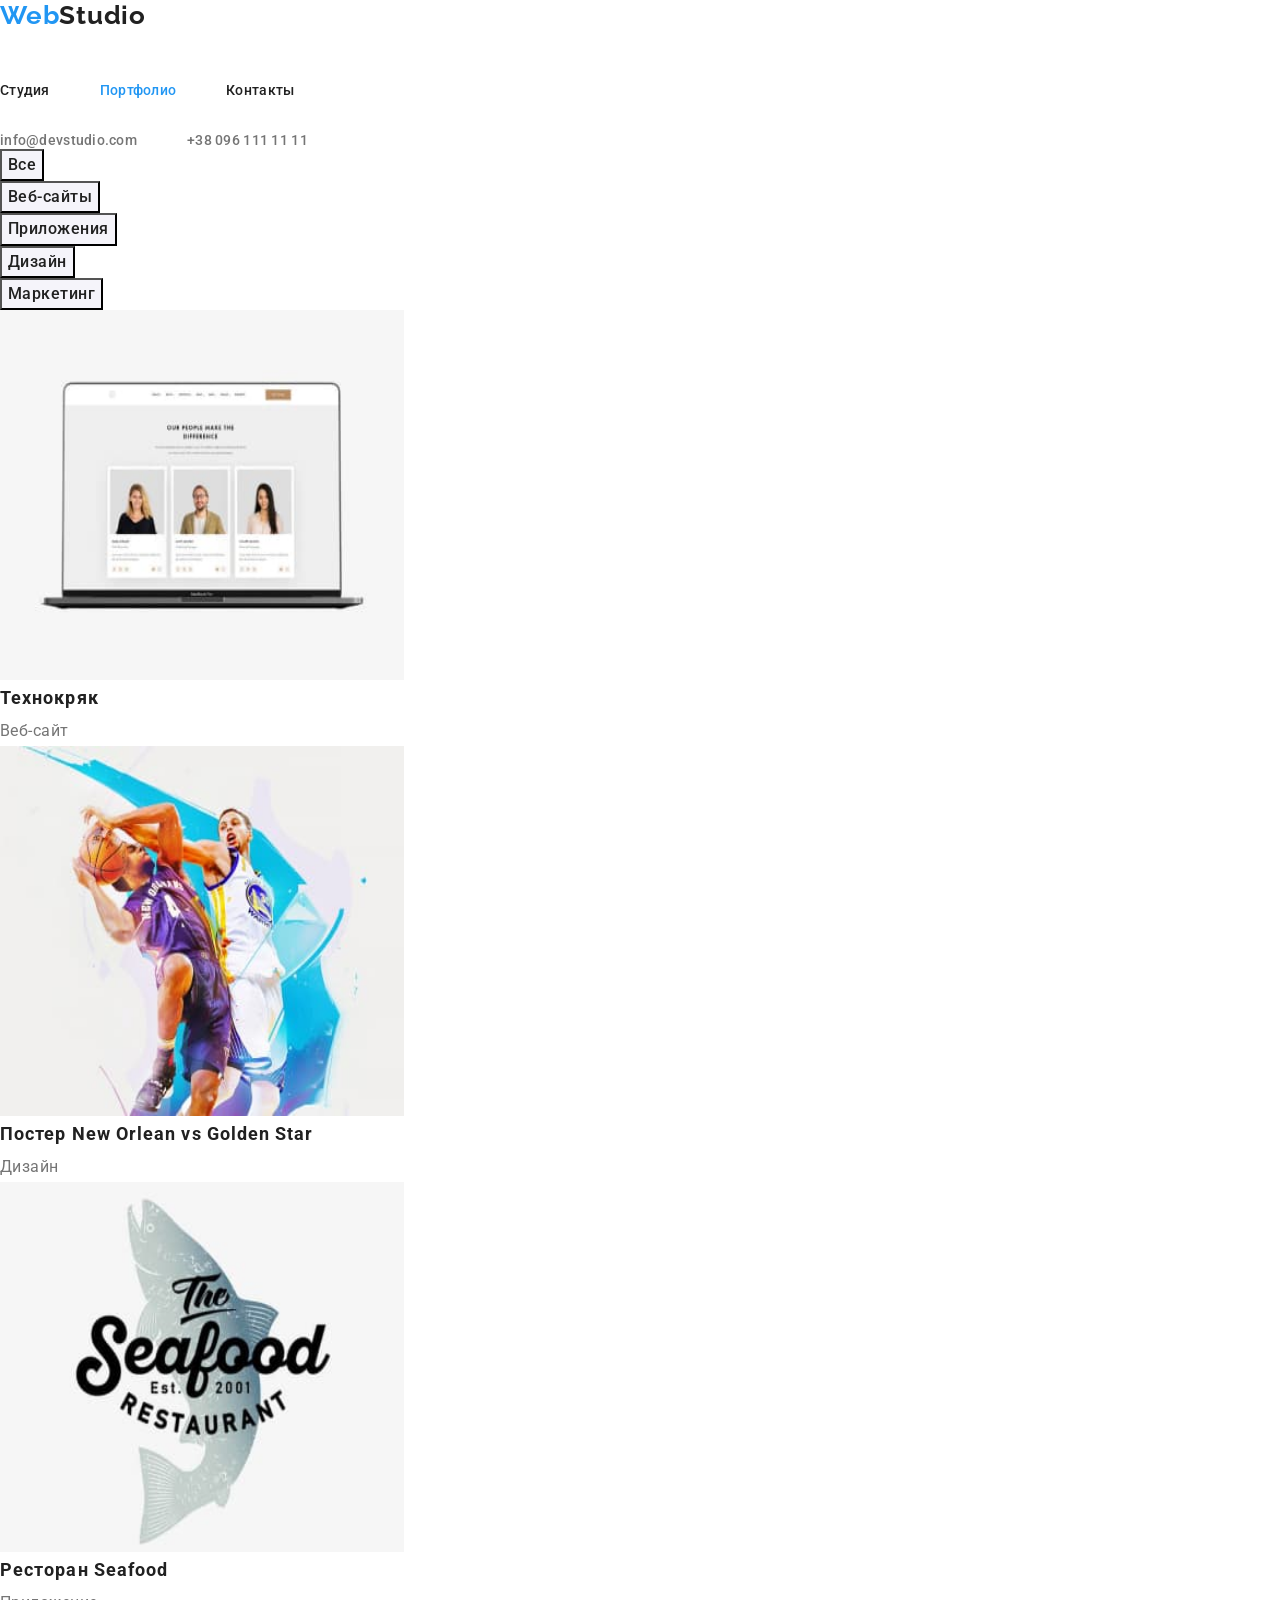
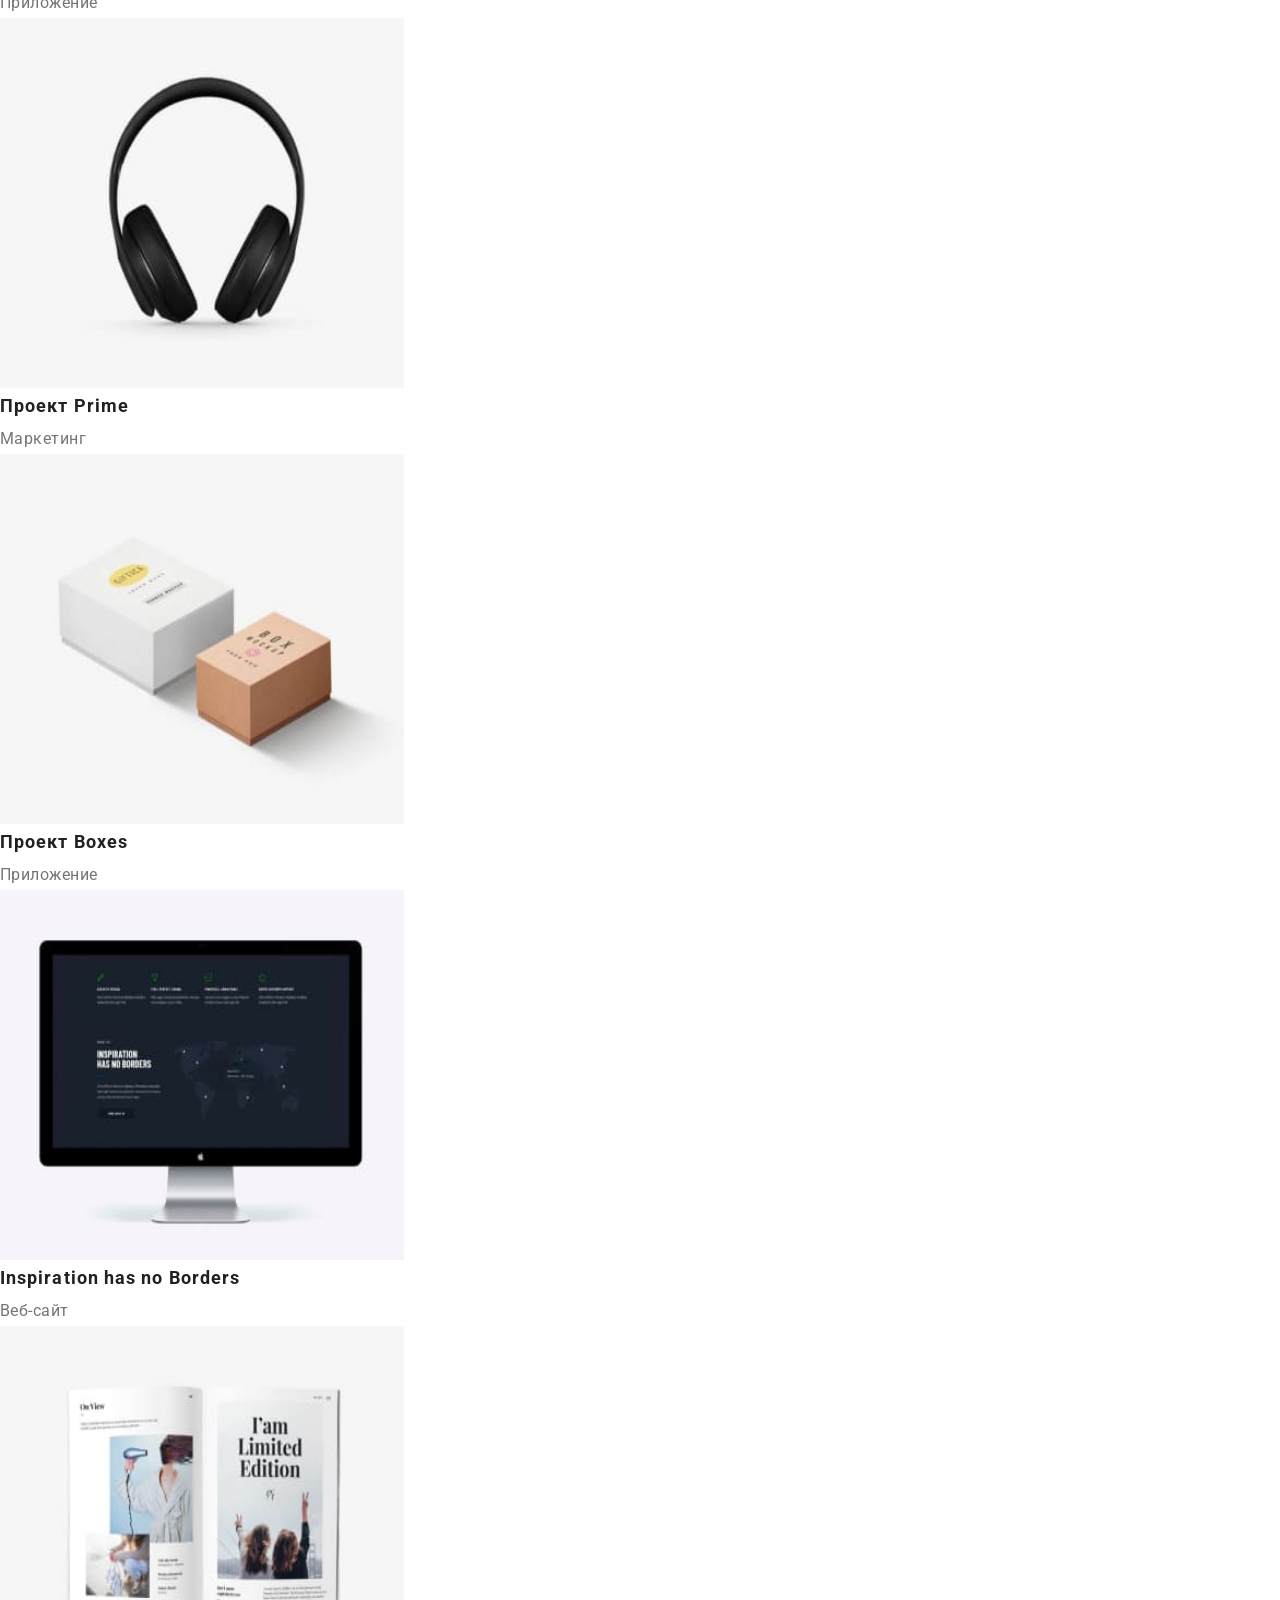
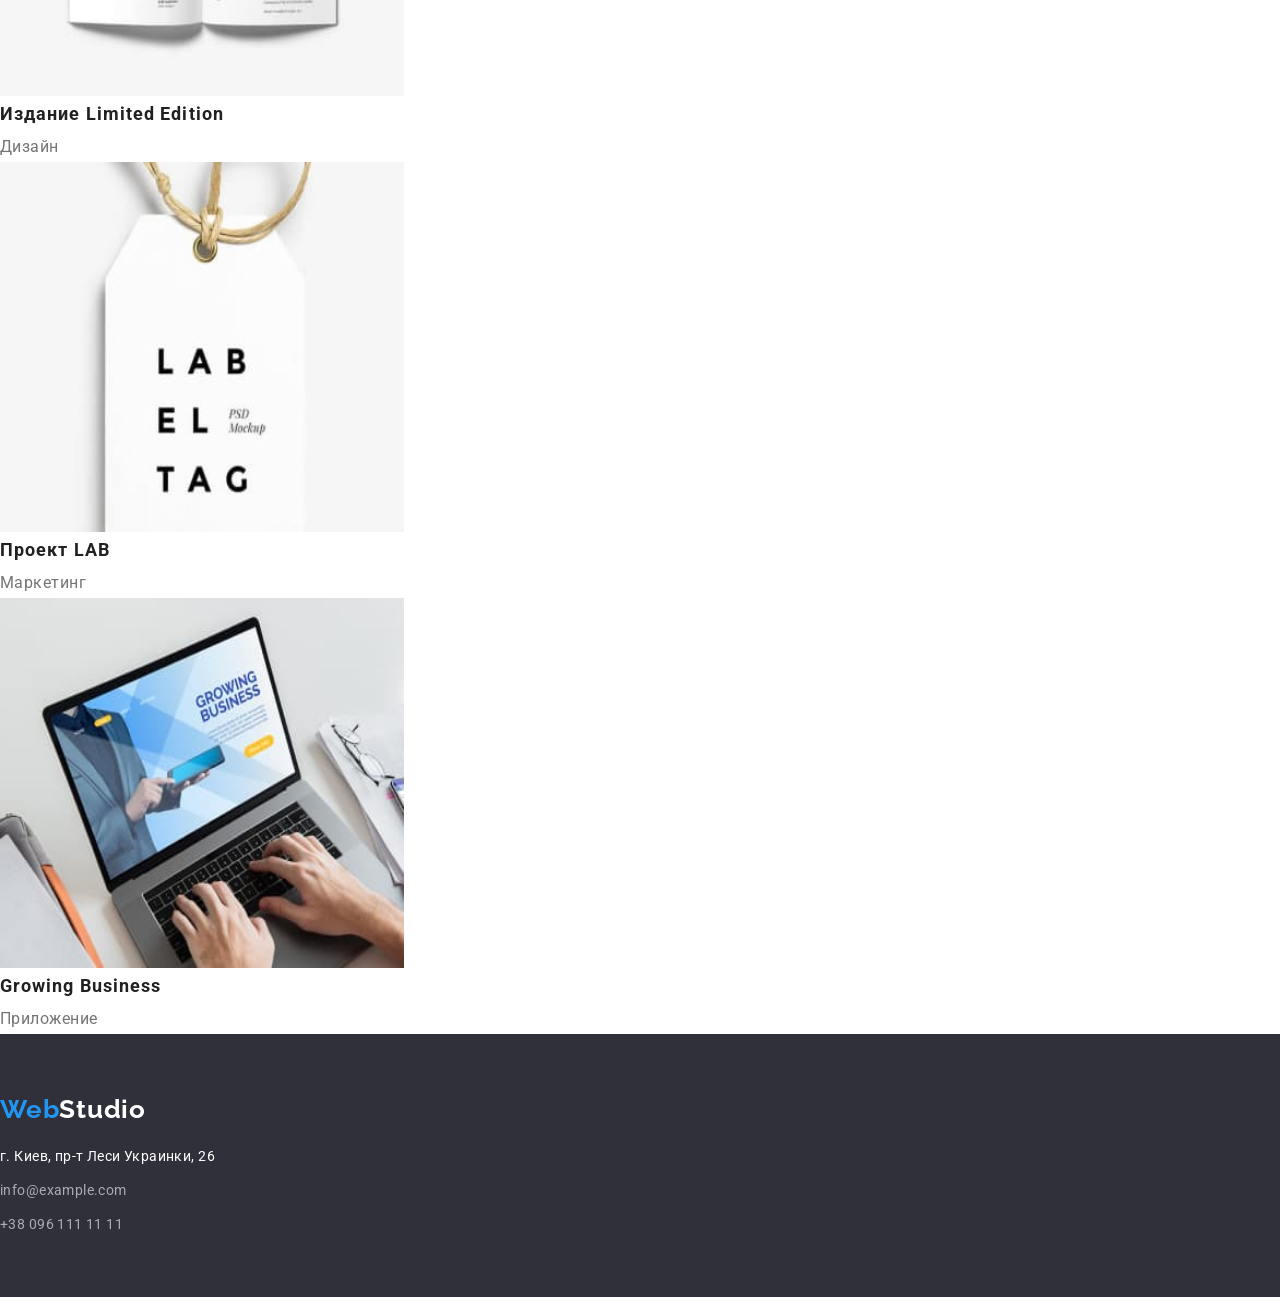
==== portfolio.html @ 18a63e2c "add margin, positionin to index" ====
<!DOCTYPE html>
<html lang="ru">
  <head>
    <meta charset="UTF-8" />
    <meta http-equiv="X-UA-Compatible" content="IE=edge" />
    <meta name="viewport" content="width=device-width, initial-scale=1.0" />
    <title>Portfolio</title>
    <link
      rel="stylesheet"
      href="https://cdnjs.cloudflare.com/ajax/libs/modern-normalize/1.1.0/modern-normalize.min.css"
      integrity="sha512-wpPYUAdjBVSE4KJnH1VR1HeZfpl1ub8YT/NKx4PuQ5NmX2tKuGu6U/JRp5y+Y8XG2tV+wKQpNHVUX03MfMFn9Q=="
      crossorigin="anonymous"
      referrerpolicy="no-referrer"
    />
    <link rel="preconnect" href="https://fonts.googleapis.com" />
    <link rel="preconnect" href="https://fonts.gstatic.com" crossorigin />
    <link
      href="https://fonts.googleapis.com/css2?family=IBM+Plex+Sans+Thai+Looped:wght@100&family=Raleway:wght@700&family=Roboto:wght@400;500;700&display=swap"
      rel="stylesheet"
    />
    <link rel="stylesheet" href="./css/styles.css" />
  </head>
  <body>
    <header class="header">
      <a class="logo link" href="" lang="en"
        ><span class="header-logo-main">Web</span
        ><span class="header-logo-secondary">Studio</span></a
      >
      <nav class="navigation">
        <ul class="nav-list list">
          <li class="nav-list-item">
            <a class="nav-list-link header-text link" href="./index.html">Студия</a>
          </li>
          <li class="nav-list-item">
            <a class="nav-list-link current header-text link" href="./portfolio.html">Портфолио</a>
          </li>
          <li class="nav-list-item">
            <a class="nav-list-link header-text link" href="">Контакты</a>
          </li>
        </ul>
      </nav>
      <ul class="contacts-list list">
        <li class="contacts-list-item">
          <a class="contacts-list-info header-text link" href="mailto:info@devstudio.com"
            >info@devstudio.com</a
          >
        </li>
        <li class="contacts-list-item">
          <a class="contacts-list-info header-text link" href="tel:+380961111111"
            >+38 096 111 11 11</a
          >
        </li>
      </ul>
    </header>
    <main>
      <!-- Samples of work-->
      <section class="portfolio">
        <!-- нужно скрыть заголовок в css -->
        <h1 hidden>Portfolio</h1>

        <ul class="filter list">
          <li class="filter-item">
            <button class="filter-item-btn" type="button">Все</button>
          </li>
          <li class="filter-item">
            <button class="filter-item-btn" type="button">Веб-сайты</button>
          </li>
          <li class="filter-item">
            <button class="filter-item-btn" type="button">Приложения</button>
          </li>
          <li class="filter-item">
            <button class="filter-item-btn" type="button">Дизайн</button>
          </li>
          <li class="filter-item">
            <button class="filter-item-btn" type="button">Маркетинг</button>
          </li>
        </ul>

        <ul class="samples-list list">
          <li class="samples-list-item">
            <a class="samples-list-link link" href="">
              <img
                class="samples-list-img"
                src="./images/work-sample1.jpg"
                alt="скрин вебсайта"
                width="404"
                height="370"
              />
              <h2 class="samples-list-title">Технокряк</h2>
              <p class="samples-list-description">Веб-сайт</p>
            </a>
          </li>
          <li class="samples-list-item">
            <a class="samples-list-link link" href="">
              <img
                class="samples-list-img"
                src="./images/work-sample2.jpg"
                alt="пример постера"
                width="404"
                height="370"
              />
              <h2 class="samples-list-title">Постер New Orlean vs Golden Star</h2>
              <p class="samples-list-description">Дизайн</p>
            </a>
          </li>
          <li class="samples-list-item">
            <a class="samples-list-link link" href="">
              <img
                class="samples-list-img"
                src="./images/work-sample3.jpg"
                alt="пример ресторанного приложения"
                width="404"
                height="370"
              />
              <h2 class="samples-list-title">Ресторан Seafood</h2>
              <p class="samples-list-description">Приложение</p>
            </a>
          </li>
          <li class="samples-list-item">
            <a class="samples-list-link link" href="">
              <img
                class="samples-list-img"
                src="./images/work-sample4.jpg"
                alt="пример проекта"
                width="404"
                height="370"
              />
              <h2 class="samples-list-title">Проект Prime</h2>
              <p class="samples-list-description">Маркетинг</p>
            </a>
          </li>
          <li class="samples-list-item">
            <a class="samples-list-link link" href="">
              <img
                class="samples-list-img"
                src="./images/work-sample5.jpg"
                alt="пример приложения"
                width="404"
                height="370"
              />
              <h2 class="samples-list-title">Проект Boxes</h2>
              <p class="samples-list-description">Приложение</p>
            </a>
          </li>
          <li class="samples-list-item">
            <a class="samples-list-link link" href="">
              <img
                class="samples-list-img"
                src="./images/work-sample6.jpg"
                alt="пример вебсайта"
                width="404"
                height="370"
              />
              <h2 class="samples-list-title">Inspiration has no Borders</h2>
              <p class="samples-list-description">Веб-сайт</p>
            </a>
          </li>
          <li class="samples-list-item">
            <a class="samples-list-link link" href="">
              <img
                class="samples-list-img"
                src="./images/work-sample7.jpg"
                alt="пример дизайна издания"
                width="404"
                height="370"
              />
              <h2 class="samples-list-title">Издание Limited Edition</h2>
              <p class="samples-list-description">Дизайн</p>
            </a>
          </li>
          <li class="samples-list-item">
            <a class="samples-list-link link" href="">
              <img
                class="samples-list-img"
                src="./images/work-sample8.jpg"
                alt="пример шаблона"
                width="404"
                height="370"
              />
              <h2 class="samples-list-title">Проект LAB</h2>
              <p class="samples-list-description">Маркетинг</p>
            </a>
          </li>
          <li class="samples-list-item">
            <a class="samples-list-link link" href="">
              <img
                class="samples-list-img"
                src="./images/work-sample9.jpg"
                alt=" пример приложения"
                width="404"
                height="370"
              />
              <h2 class="samples-list-title">Growing Business</h2>
              <p class="samples-list-description">Приложение</p>
            </a>
          </li>
        </ul>
      </section>
    </main>
    <footer class="footer">
      <a class="logo link" href="" lang="en"
        ><span class="footer-logo-main">Web</span
        ><span class="footer-logo-secondary">Studio</span></a
      >
      <address>
        <ul class="address-list list">
          <li class="address-list-item">
            <a
              class="address-list-text address-list-residence link"
              href="https://goo.gl/maps/z7eLqG4QKiJEJie86"
              target="_blank"
              rel="noopener noreferrer"
              >г. Киев, пр-т Леси Украинки, 26</a
            >
          </li>
          <li class="address-list-item">
            <a class="address-list-text address-list-contacts link" href="mailto:info@example.com"
              >info@example.com</a
            >
          </li>
          <li class="address-list-item">
            <a class="address-list-text address-list-contacts link" href="tel:+380961111111"
              >+38 096 111 11 11</a
            >
          </li>
        </ul>
      </address>
    </footer>
  </body>
</html>
---- css/styles.css ----
:root {
  --primary-font-family: Roboto, sans-serif;
  --secondary-font-family: Raleway, sans-serif;
  --primary-text-color-theme-dark: #757575;
  --secondary-text-color-theme-dark: #212121;
  --primary-text-color-theme-light: #ffffff;
  --secondary-text-color-theme-light: rgba(255, 255, 255, 0.6);
  --primary-background-color-theme-dark: #2f303a;
  --secondary-background-color-theme-light: #f5f4fa;
  --logo-main-color: #2196f3;
  --header-logo-secondary-color: #212121;
  --btn-shadow-color: rgba(0, 0, 0, 0.15);
  --card-shadow-primary-color: rgba(0, 0, 0, 0.12);
  --card-shadow-secondary-color: rgba(0, 0, 0, 0.2);
  --accent-color: #2196f3;
  --card-set-gap: 30px;
}

/* 15 padding 1170 width  */
body {
  font-family: var(--primary-font-family);
}
h1,
h2,
h3,
h4,
h5,
h6,
p {
  margin-top: 0;
  margin-bottom: 0;
}
ul,
ol {
  margin-top: 0;
  margin-bottom: 0;
  padding-left: 0;
}
img {
  display: block;
}
address {
  font-style: normal;
}
.list {
  list-style: none;
}
.link {
  text-decoration: none;
}
/* START COMPONENTS */
.container {
  width: 1200px;
  padding-left: 15px;
  padding-right: 15px;
  margin-left: auto;
  margin-right: auto;
}
.section {
  padding-top: 94px;
  padding-bottom: 94px;
}
.overtitle {
  margin-bottom: 50px;
  font-weight: 700;
  font-size: 36px;
  line-height: 1.17;
  text-align: center;
  letter-spacing: 0.03em;
  color: var(--secondary-text-color-theme-dark);
}

/* END COMPONENTS */

/* ========= START HEADER =========*/
.header-container {
  display: flex;
  align-items: center;
}

.nav-list {
  display: flex;
  text-align: center;
}

.contacts-list {
  display: flex;
  text-align: center;
  margin-left: auto;
}
.contacts-list-item:first-child {
  margin-right: 50px;
}

.logo {
  margin-right: 92px;
  font-family: Raleway;
  font-weight: 700;
  font-size: 26px;
  line-height: 1.19;
  letter-spacing: 0.03em;
}
.nav-list-link {
  display: block;
  padding-top: 32px;
  padding-bottom: 32px;
}
.nav-list-item:not(:last-child) {
  margin-right: 50px;
}
.header-logo-main {
  color: var(--logo-main-color);
}
.header-logo-secondary {
  color: var(--secondary-text-color-theme-dark);
}

.header-text {
  font-weight: 500;
  font-size: 14px;
  line-height: 1.14;
  letter-spacing: 0.02em;
}
.nav-list-link {
  color: var(--secondary-text-color-theme-dark);
}
.nav-list-link:hover,
.nav-list-link:focus {
  color: var(--accent-color);
}
.nav-list-link.current {
  color: var(--accent-color);
}
.contacts-list-info {
  color: var(--primary-text-color-theme-dark);
}
.contacts-list-info:hover,
.contacts-list-info:focus {
  color: var(--accent-color);
}
/* ========= END HEADER =========*/
/* ========= START HERO =========*/
.hero {
  background-color: var(--primary-background-color-theme-dark);
  padding-top: 200px;
  padding-bottom: 200px;
  text-align: center;
}
.main-title {
  max-width: 700px;
  margin-left: auto;
  margin-right: auto;
  margin-bottom: 30px;
  font-weight: 900;
  font-size: 44px;
  line-height: 1.36;
  text-align: center;
  letter-spacing: 0.06em;
  text-transform: uppercase;
  color: var(--primary-text-color-theme-light);
}
.hero-btn {
  display: inline-block;
  min-width: 200px;
  padding: 6px 30px;
  font-family: inherit;
  font-weight: 700;
  font-size: 16px;
  line-height: 1.88;
  text-align: center;
  letter-spacing: 0.06em;
  border-radius: 4px;
  color: var(--primary-text-color-theme-light);
  box-shadow: 0px 4px 4px var(--btn-shadow-color);
  background-color: var(--accent-color);
}
/* END HERO */
/* START FEATURES */
.features-list {
  display: flex;
  flex-wrap: wrap;
  margin-left: calc(-1 * var(--card-set-gap));
}
.features-list-item {
  flex-basis: calc(100% / 4 - 30px);
  margin-left: var(--card-set-gap);
}
.features-list-title {
  margin-bottom: 10px;
  font-weight: 700;
  font-size: 14px;
  line-height: 1.14;
  letter-spacing: 0.03em;
  text-transform: uppercase;
  color: var(--secondary-text-color-theme-dark);
}
.features-list-description {
  font-weight: 400;
  font-size: 14px;
  line-height: 1.71;
  letter-spacing: 0.03em;
  color: var(--primary-text-color-theme-dark);
}
/*END FEATURES */

/* START RESPONSIBILITIES */
.responsibilities {
  padding-bottom: 94px;
}
.jobs-list {
  display: flex;
}
.jobs-list-item:not(:nth-child(3n + 1)) {
  margin-left: var(--card-set-gap);
}
/* END RESPONSIBILITIES */

/* START OUT TEAM */
.team {
  background-color: var(--secondary-background-color-theme-light);
}
.team-list {
  display: flex;
  flex-wrap: wrap;
  margin-left: calc(-1 * var(--card-set-gap));
}
.team-list-item {
  flex-basis: calc(100% / 4 - var(--card-set-gap));
  margin-left: var(--card-set-gap);
  background: #ffffff;
  box-shadow: 0px 1px 3px var(--card-shadow-primary-color), 0px 1px 1px rgba(0, 0, 0, 0.14),
    0px 2px 1px var(--card-shadow-secondary-color);
  border-radius: 0px 0px 4px 4px;
}

.team-list-img {
  margin-bottom: var(--card-set-gap);
}

.team-list-title {
  margin-bottom: 10px;
  font-weight: 500;
  font-size: 16px;
  line-height: 1.19;
  text-align: center;
  letter-spacing: 0.03em;
  color: var(--secondary-text-color-theme-dark);
}
.team-list-description {
  margin-bottom: var(--card-set-gap);
  font-weight: 400;
  font-size: 16px;
  line-height: 1.19;
  text-align: center;
  letter-spacing: 0.03em;
  color: var(--primary-text-color-theme-dark);
}
/* ========= END OUR TEAM =========*/

/* ========= START FOOTER =========*/
.footer {
  background-color: var(--primary-background-color-theme-dark);
  padding-top: 60px;
  padding-bottom: 60px;
}
.logo {
  display: inline-block;
  margin-bottom: 20px;
}
.address-list-item:not(:last-child) {
  margin-bottom: 10px;
}

.footer-logo-main {
  color: var(--logo-main-color);
}
.footer-logo-secondary {
  color: var(--primary-text-color-theme-light);
}
.address-list-text {
  font-weight: 400;
  font-size: 14px;
  line-height: 1.71;
  letter-spacing: 0.03em;
}
.address-list-residence {
  color: var(--primary-text-color-theme-light);
}
.address-list-contacts {
  color: var(--secondary-text-color-theme-light);
}
/* ========= END FOOTER =========*/
/* ========= START PORTFOLIO MAIN =========*/
.filter-item-btn {
  font-family: inherit;
  font-weight: 500;
  font-size: 16px;
  line-height: 1.63;
  text-align: center;
  letter-spacing: 0.03em;
  color: var(--secondary-text-color-theme-dark);
  background-color: var(--secondary-background-color-theme-light);
}
.filter-item-btn:active {
  color: var(--primary-text-color-theme-light);
  background-color: var(--accent-color);
  cursor: pointer;
}
.samples-list-title {
  font-weight: 700;
  font-size: 18px;
  line-height: 2;
  letter-spacing: 0.06em;
  color: var(--secondary-text-color-theme-dark);
}
.samples-list-description {
  font-weight: 400;
  font-size: 16px;
  line-height: 1.88;
  letter-spacing: 0.03em;
  color: var(--primary-text-color-theme-dark);
}
/* ========= END PORTFOLIO MAIN =========*/
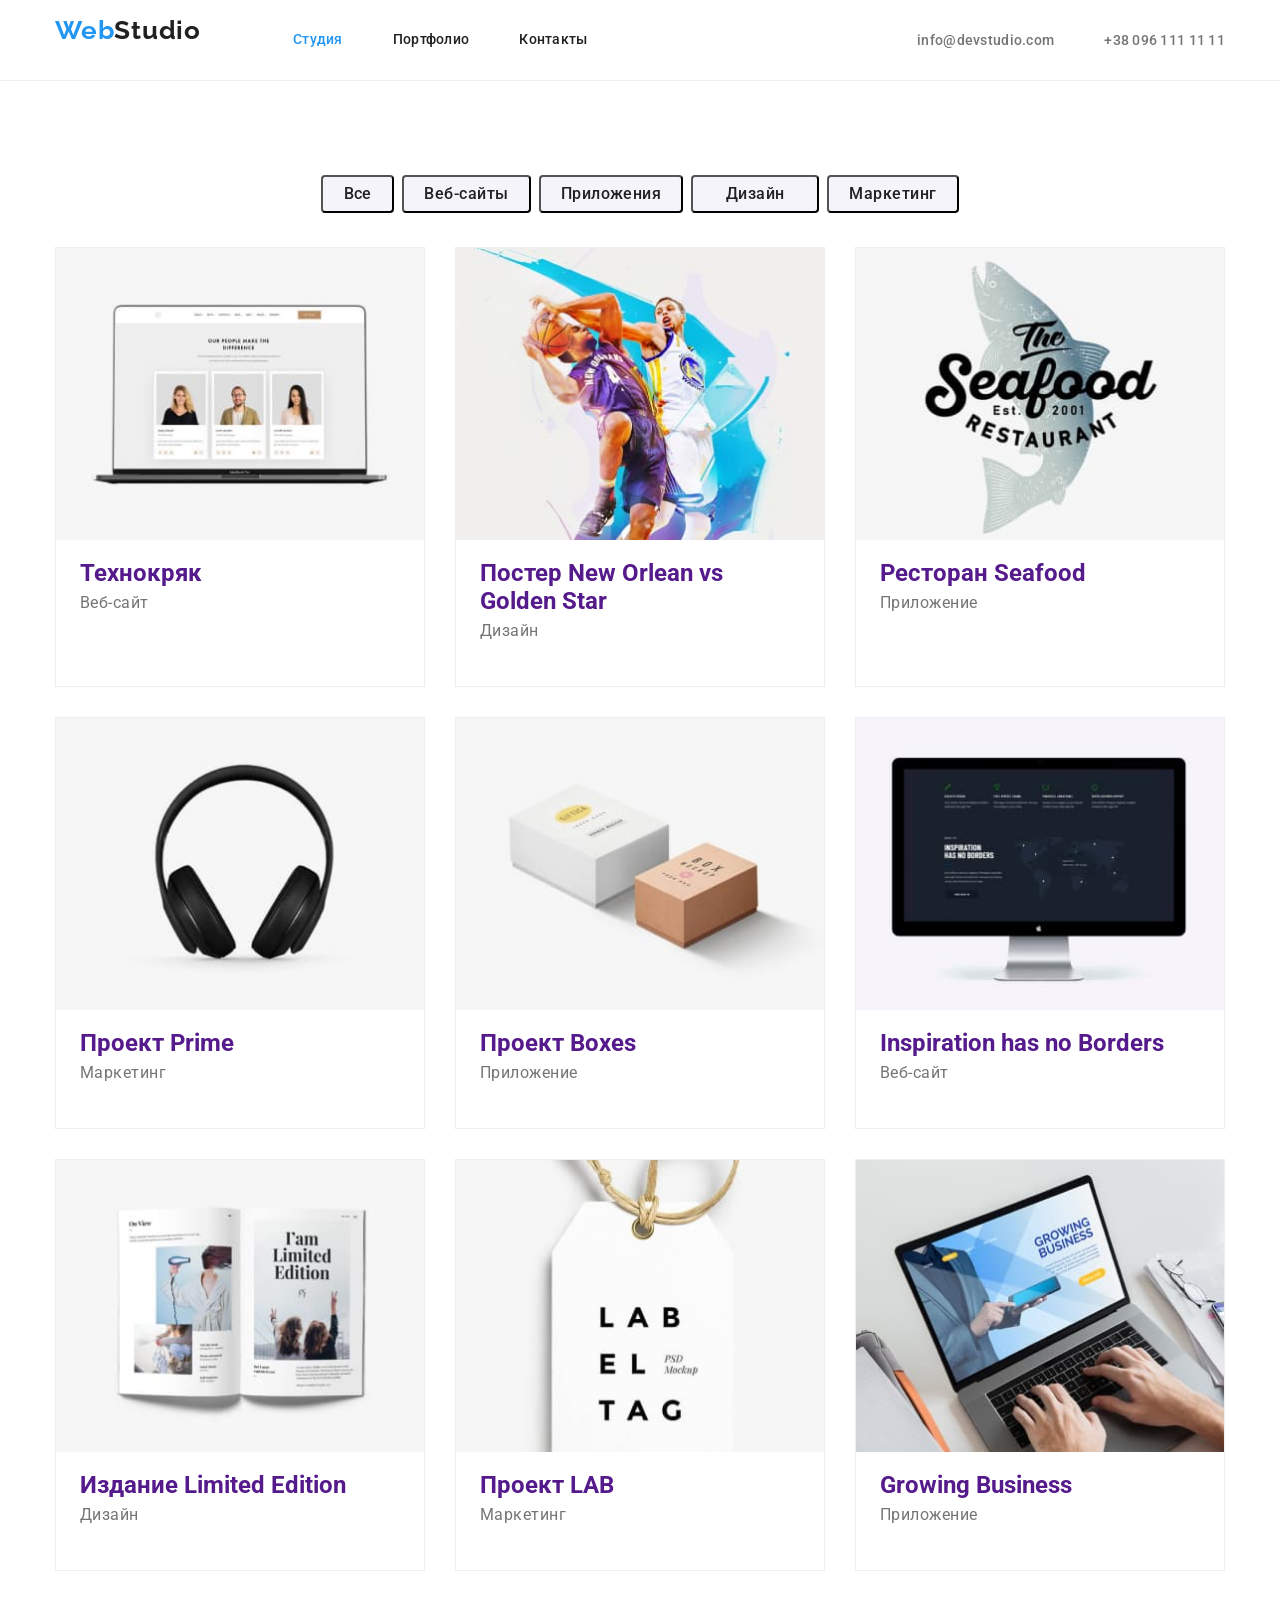
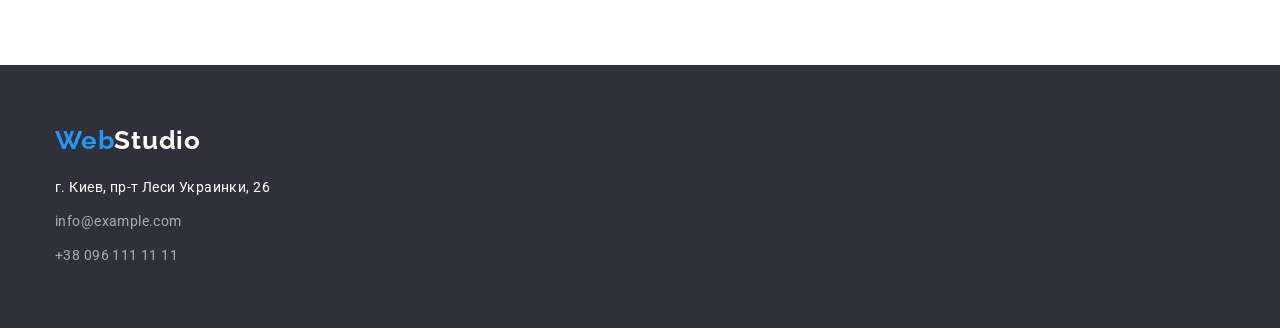
==== commit 41c0011b: "add margin/padding for portfolio" ====
--- a/portfolio.html
+++ b/portfolio.html
@@ -22,57 +22,60 @@
   </head>
   <body>
     <header class="header">
-      <a class="logo link" href="" lang="en"
-        ><span class="header-logo-main">Web</span
-        ><span class="header-logo-secondary">Studio</span></a
-      >
-      <nav class="navigation">
-        <ul class="nav-list list">
-          <li class="nav-list-item">
-            <a class="nav-list-link header-text link" href="./index.html">Студия</a>
-          </li>
-          <li class="nav-list-item">
-            <a class="nav-list-link current header-text link" href="./portfolio.html">Портфолио</a>
-          </li>
-          <li class="nav-list-item">
-            <a class="nav-list-link header-text link" href="">Контакты</a>
+      <div class="container header-container">
+        <a class="logo link" href="" lang="en"
+          ><span class="header-logo-main">Web</span
+          ><span class="header-logo-secondary">Studio</span></a
+        >
+        <nav class="navigation">
+          <ul class="nav-list list">
+            <li class="nav-list-item">
+              <a class="nav-list-link current header-text link" href="./index.html">Студия</a>
+            </li>
+            <li class="nav-list-item">
+              <a class="nav-list-link header-text link" href="./portfolio.html">Портфолио</a>
+            </li>
+            <li class="nav-list-item">
+              <a class="nav-list-link header-text link" href="">Контакты</a>
+            </li>
+          </ul>
+        </nav>
+        <ul class="contacts-list list">
+          <li class="contacts-list-item">
+            <a class="contacts-list-info header-text link" href="mailto:info@devstudio.com"
+              >info@devstudio.com</a
+            >
+          </li>
+          <li class="contacts-list-item">
+            <a class="contacts-list-info header-text link" href="tel:+380961111111"
+              >+38 096 111 11 11</a
+            >
           </li>
         </ul>
-      </nav>
-      <ul class="contacts-list list">
-        <li class="contacts-list-item">
-          <a class="contacts-list-info header-text link" href="mailto:info@devstudio.com"
-            >info@devstudio.com</a
-          >
-        </li>
-        <li class="contacts-list-item">
-          <a class="contacts-list-info header-text link" href="tel:+380961111111"
-            >+38 096 111 11 11</a
-          >
-        </li>
-      </ul>
+      </div>
     </header>
     <main>
       <!-- Samples of work-->
-      <section class="portfolio">
+      <section class="portfolio section">
+        <div class="container">
         <!-- нужно скрыть заголовок в css -->
         <h1 hidden>Portfolio</h1>
 
         <ul class="filter list">
           <li class="filter-item">
-            <button class="filter-item-btn" type="button">Все</button>
-          </li>
-          <li class="filter-item">
-            <button class="filter-item-btn" type="button">Веб-сайты</button>
-          </li>
-          <li class="filter-item">
-            <button class="filter-item-btn" type="button">Приложения</button>
-          </li>
-          <li class="filter-item">
-            <button class="filter-item-btn" type="button">Дизайн</button>
-          </li>
-          <li class="filter-item">
-            <button class="filter-item-btn" type="button">Маркетинг</button>
+            <button class="filter-item-btn main-option" type="button">Все</button>
+          </li>
+          <li class="filter-item">
+            <button class="filter-item-btn secondary-option" type="button">Веб-сайты</button>
+          </li>
+          <li class="filter-item">
+            <button class="filter-item-btn secondary-option" type="button">Приложения</button>
+          </li>
+          <li class="filter-item">
+            <button class="filter-item-btn secondary-option" type="button">Дизайн</button>
+          </li>
+          <li class="filter-item">
+            <button class="filter-item-btn secondary-option" type="button">Маркетинг</button>
           </li>
         </ul>
 
@@ -83,11 +86,13 @@
                 class="samples-list-img"
                 src="./images/work-sample1.jpg"
                 alt="скрин вебсайта"
-                width="404"
-                height="370"
-              />
+                width="370"
+                height="294"
+              />
+              <div class="portfolio-card-info">
               <h2 class="samples-list-title">Технокряк</h2>
               <p class="samples-list-description">Веб-сайт</p>
+              </div>
             </a>
           </li>
           <li class="samples-list-item">
@@ -96,11 +101,13 @@
                 class="samples-list-img"
                 src="./images/work-sample2.jpg"
                 alt="пример постера"
-                width="404"
-                height="370"
-              />
+                width="370"
+                height="294"
+              />
+              <div class="portfolio-card-info">
               <h2 class="samples-list-title">Постер New Orlean vs Golden Star</h2>
               <p class="samples-list-description">Дизайн</p>
+              </div>
             </a>
           </li>
           <li class="samples-list-item">
@@ -109,11 +116,13 @@
                 class="samples-list-img"
                 src="./images/work-sample3.jpg"
                 alt="пример ресторанного приложения"
-                width="404"
-                height="370"
-              />
+                width="370"
+                height="294"
+              />
+               <div class="portfolio-card-info">
               <h2 class="samples-list-title">Ресторан Seafood</h2>
               <p class="samples-list-description">Приложение</p>
+              </div>
             </a>
           </li>
           <li class="samples-list-item">
@@ -122,11 +131,13 @@
                 class="samples-list-img"
                 src="./images/work-sample4.jpg"
                 alt="пример проекта"
-                width="404"
-                height="370"
-              />
+                width="370"
+                height="294"
+              />
+              <div class="portfolio-card-info">
               <h2 class="samples-list-title">Проект Prime</h2>
               <p class="samples-list-description">Маркетинг</p>
+              </div>
             </a>
           </li>
           <li class="samples-list-item">
@@ -135,11 +146,13 @@
                 class="samples-list-img"
                 src="./images/work-sample5.jpg"
                 alt="пример приложения"
-                width="404"
-                height="370"
-              />
+                width="370"
+                height="294"
+              />
+              <div class="portfolio-card-info">
               <h2 class="samples-list-title">Проект Boxes</h2>
               <p class="samples-list-description">Приложение</p>
+              </div>
             </a>
           </li>
           <li class="samples-list-item">
@@ -148,11 +161,13 @@
                 class="samples-list-img"
                 src="./images/work-sample6.jpg"
                 alt="пример вебсайта"
-                width="404"
-                height="370"
-              />
+               width="370"
+                height="294"
+              />
+               <div class="portfolio-card-info">
               <h2 class="samples-list-title">Inspiration has no Borders</h2>
               <p class="samples-list-description">Веб-сайт</p>
+              </div>
             </a>
           </li>
           <li class="samples-list-item">
@@ -161,11 +176,13 @@
                 class="samples-list-img"
                 src="./images/work-sample7.jpg"
                 alt="пример дизайна издания"
-                width="404"
-                height="370"
-              />
+                width="370"
+                height="294"
+              />
+              <div class="portfolio-card-info">
               <h2 class="samples-list-title">Издание Limited Edition</h2>
               <p class="samples-list-description">Дизайн</p>
+              </div>
             </a>
           </li>
           <li class="samples-list-item">
@@ -174,11 +191,13 @@
                 class="samples-list-img"
                 src="./images/work-sample8.jpg"
                 alt="пример шаблона"
-                width="404"
-                height="370"
-              />
+               width="370"
+                height="294"
+              />
+               <div class="portfolio-card-info">
               <h2 class="samples-list-title">Проект LAB</h2>
               <p class="samples-list-description">Маркетинг</p>
+              </div>
             </a>
           </li>
           <li class="samples-list-item">
@@ -187,44 +206,50 @@
                 class="samples-list-img"
                 src="./images/work-sample9.jpg"
                 alt=" пример приложения"
-                width="404"
-                height="370"
-              />
+                width="370"
+                height="294"
+              />
+              <div class="portfolio-card-info">
               <h2 class="samples-list-title">Growing Business</h2>
               <p class="samples-list-description">Приложение</p>
+              </div>
             </a>
           </li>
         </ul>
       </section>
+      </div>
     </main>
+
     <footer class="footer">
-      <a class="logo link" href="" lang="en"
-        ><span class="footer-logo-main">Web</span
-        ><span class="footer-logo-secondary">Studio</span></a
-      >
-      <address>
-        <ul class="address-list list">
-          <li class="address-list-item">
-            <a
-              class="address-list-text address-list-residence link"
-              href="https://goo.gl/maps/z7eLqG4QKiJEJie86"
-              target="_blank"
-              rel="noopener noreferrer"
-              >г. Киев, пр-т Леси Украинки, 26</a
-            >
-          </li>
-          <li class="address-list-item">
-            <a class="address-list-text address-list-contacts link" href="mailto:info@example.com"
-              >info@example.com</a
-            >
-          </li>
-          <li class="address-list-item">
-            <a class="address-list-text address-list-contacts link" href="tel:+380961111111"
-              >+38 096 111 11 11</a
-            >
-          </li>
-        </ul>
-      </address>
+      <div class="container">
+        <a class="logo link" href="" lang="en"
+          ><span class="footer-logo-main">Web</span
+          ><span class="footer-logo-secondary">Studio</span></a
+        >
+        <address>
+          <ul class="address-list list">
+            <li class="address-list-item">
+              <a
+                class="address-list-text address-list-residence link"
+                href="https://goo.gl/maps/z7eLqG4QKiJEJie86"
+                target="_blank"
+                rel="noopener noreferrer"
+                >г. Киев, пр-т Леси Украинки, 26</a
+              >
+            </li>
+            <li class="address-list-item">
+              <a class="address-list-text address-list-contacts link" href="mailto:info@example.com"
+                >info@example.com</a
+              >
+            </li>
+            <li class="address-list-item">
+              <a class="address-list-text address-list-contacts link" href="tel:+380961111111"
+                >+38 096 111 11 11</a
+              >
+            </li>
+          </ul>
+        </address>
+      </div>
     </footer>
   </body>
 </html>
--- a/css/styles.css
+++ b/css/styles.css
@@ -8,10 +8,12 @@
   --primary-background-color-theme-dark: #2f303a;
   --secondary-background-color-theme-light: #f5f4fa;
   --logo-main-color: #2196f3;
+  --header-border-color: #ececec;
   --header-logo-secondary-color: #212121;
   --btn-shadow-color: rgba(0, 0, 0, 0.15);
   --card-shadow-primary-color: rgba(0, 0, 0, 0.12);
   --card-shadow-secondary-color: rgba(0, 0, 0, 0.2);
+  --portfolio-card-border-color: #eeeeee;
   --accent-color: #2196f3;
   --card-set-gap: 30px;
 }
@@ -38,6 +40,8 @@
 }
 img {
   display: block;
+  max-width: 100%;
+  height: auto;
 }
 address {
   font-style: normal;
@@ -73,6 +77,9 @@
 /* END COMPONENTS */
 
 /* ========= START HEADER =========*/
+.header {
+  border-bottom: 1px solid var(--header-border-color);
+}
 .header-container {
   display: flex;
   align-items: center;
@@ -290,8 +297,27 @@
   color: var(--secondary-text-color-theme-light);
 }
 /* ========= END FOOTER =========*/
-/* ========= START PORTFOLIO MAIN =========*/
+
+/* ========= START PORTFOLIO FILTER =========*/
+.filter {
+  display: flex;
+  justify-content: center;
+  align-items: center;
+
+  margin-bottom: 34px;
+}
+.filter-item:not(:last-child) {
+  margin-right: 8px;
+}
+.main-option {
+  min-width: 73px;
+}
+.secondary-option {
+  min-width: 128px;
+}
+
 .filter-item-btn {
+  padding: 4px 20px;
   font-family: inherit;
   font-weight: 500;
   font-size: 16px;
@@ -300,13 +326,34 @@
   letter-spacing: 0.03em;
   color: var(--secondary-text-color-theme-dark);
   background-color: var(--secondary-background-color-theme-light);
+  border-radius: 4px;
 }
 .filter-item-btn:active {
   color: var(--primary-text-color-theme-light);
   background-color: var(--accent-color);
   cursor: pointer;
 }
-.samples-list-title {
+/* END PORTFOLIO FILTER */
+
+/* START PORTFOLIO SAMPLES */
+.samples-list {
+  display: flex;
+  flex-wrap: wrap;
+  margin-left: calc(-1 * var(--card-set-gap));
+  margin-bottom: calc(-1 * var(--card-set-gap));
+}
+.samples-list-item {
+  flex-basis: calc(100% / 3 - var(--card-set-gap));
+  margin-left: var(--card-set-gap);
+  margin-bottom: var(--card-set-gap);
+  border: 1px solid var(--portfolio-card-border-color);
+}
+
+.portfolio-card-info {
+  padding: 20px 24px;
+}
+. .samples-list-title {
+  margin-bottom: 4px;
   font-weight: 700;
   font-size: 18px;
   line-height: 2;
@@ -314,10 +361,11 @@
   color: var(--secondary-text-color-theme-dark);
 }
 .samples-list-description {
+  margin-bottom: 20px;
   font-weight: 400;
   font-size: 16px;
   line-height: 1.88;
   letter-spacing: 0.03em;
   color: var(--primary-text-color-theme-dark);
 }
-/* ========= END PORTFOLIO MAIN =========*/
+/* ========= END PORTFOLIO SAMPLES =========*/
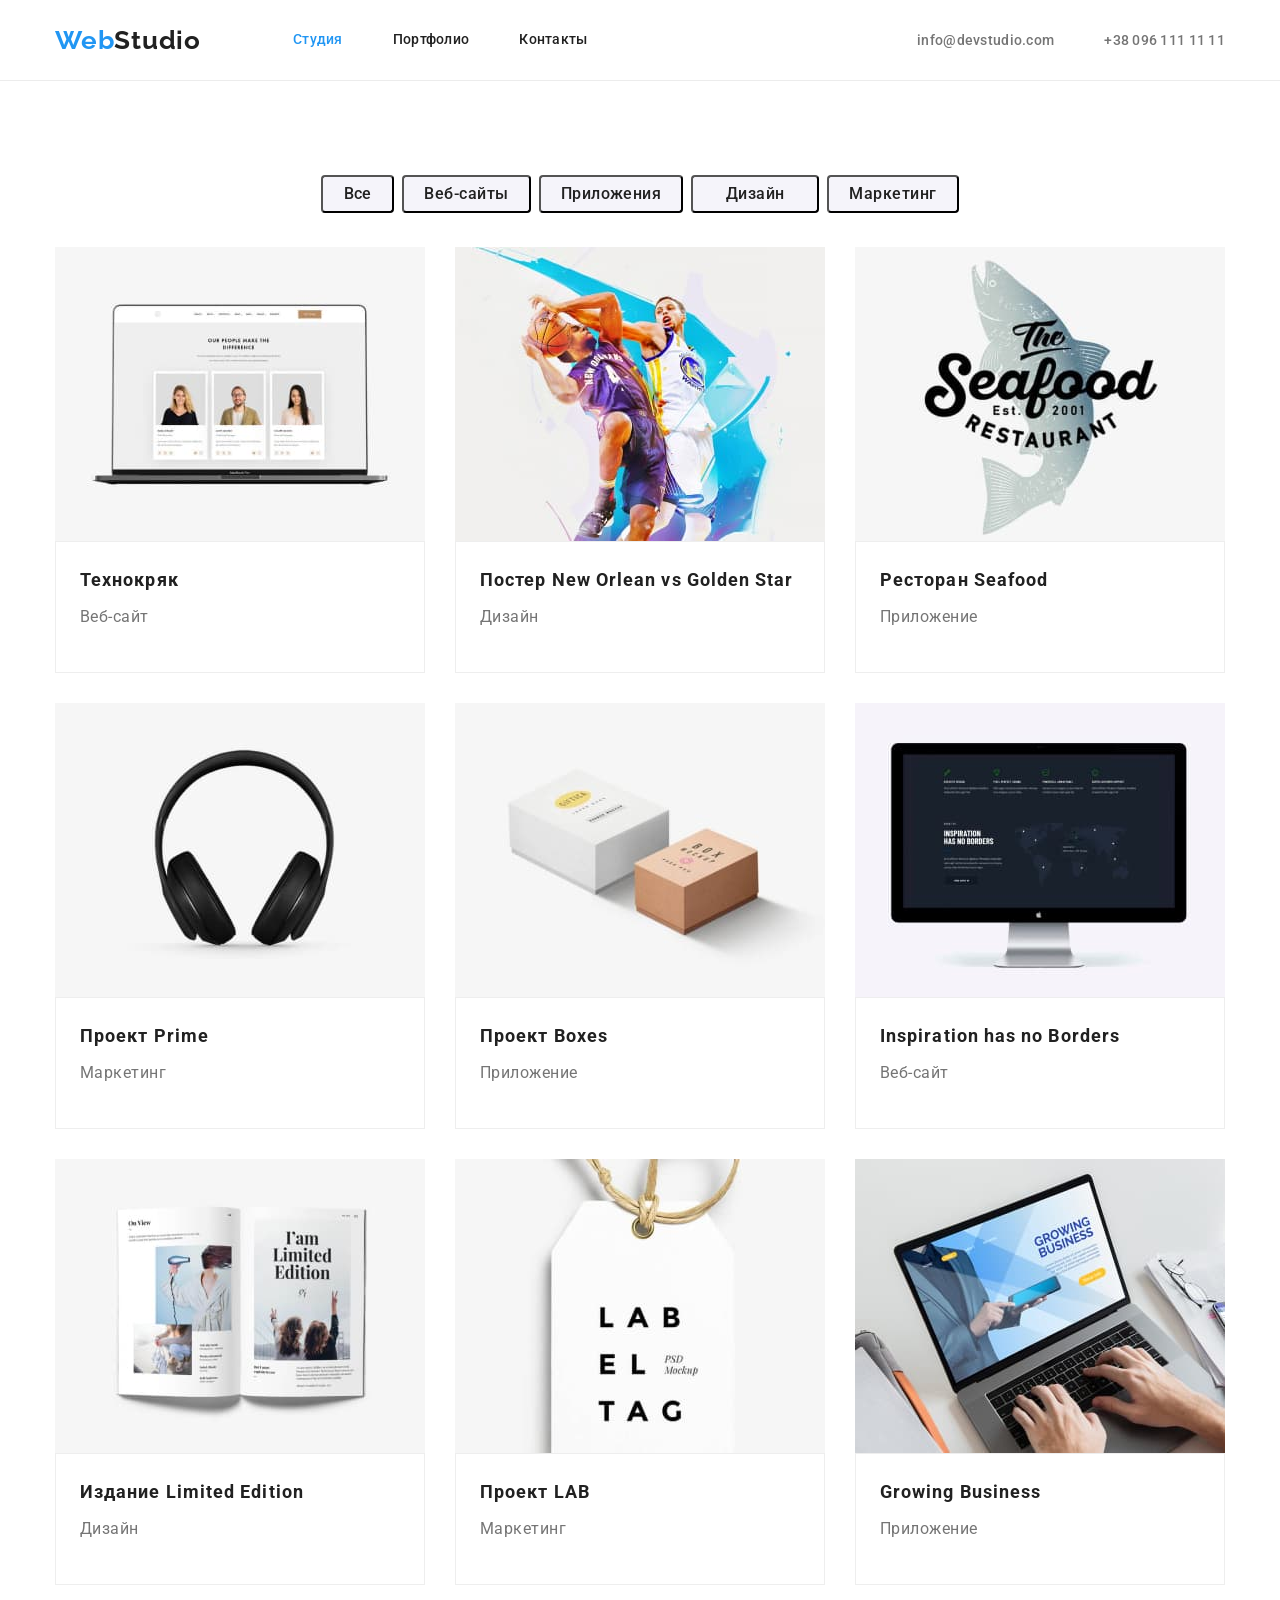
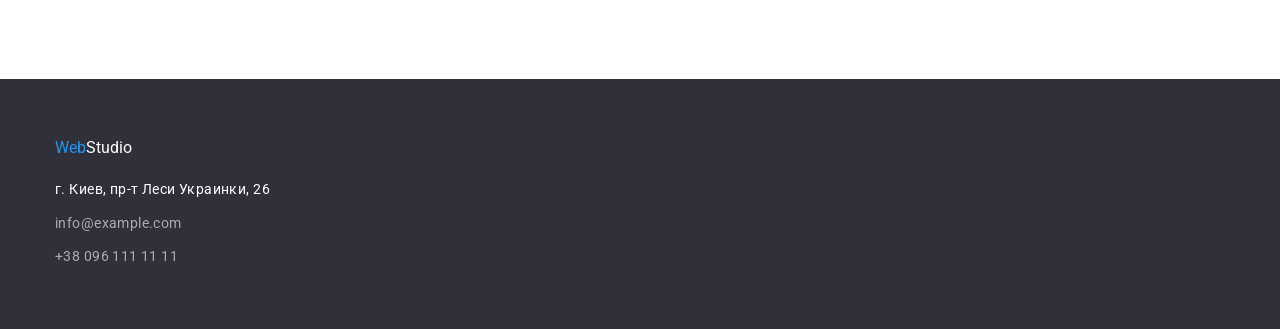
==== commit 47c6176c: "header&footer: add separate classes for header-logo & footer logo, remove unneccessary span. Index: " ====
--- a/portfolio.html
+++ b/portfolio.html
@@ -23,9 +23,8 @@
   <body>
     <header class="header">
       <div class="container header-container">
-        <a class="logo link" href="" lang="en"
-          ><span class="header-logo-main">Web</span
-          ><span class="header-logo-secondary">Studio</span></a
+        <a class="header-logo link" href="" lang="en"
+          >Web<span class="header-logo-secondary">Studio</span></a
         >
         <nav class="navigation">
           <ul class="nav-list list">
@@ -58,171 +57,171 @@
       <!-- Samples of work-->
       <section class="portfolio section">
         <div class="container">
-        <!-- нужно скрыть заголовок в css -->
-        <h1 hidden>Portfolio</h1>
+          <!-- нужно скрыть заголовок в css -->
+          <h1 hidden>Portfolio</h1>
 
-        <ul class="filter list">
-          <li class="filter-item">
-            <button class="filter-item-btn main-option" type="button">Все</button>
-          </li>
-          <li class="filter-item">
-            <button class="filter-item-btn secondary-option" type="button">Веб-сайты</button>
-          </li>
-          <li class="filter-item">
-            <button class="filter-item-btn secondary-option" type="button">Приложения</button>
-          </li>
-          <li class="filter-item">
-            <button class="filter-item-btn secondary-option" type="button">Дизайн</button>
-          </li>
-          <li class="filter-item">
-            <button class="filter-item-btn secondary-option" type="button">Маркетинг</button>
-          </li>
-        </ul>
+          <ul class="filter list">
+            <li class="filter-item">
+              <button class="filter-item-btn main-option" type="button">Все</button>
+            </li>
+            <li class="filter-item">
+              <button class="filter-item-btn secondary-option" type="button">Веб-сайты</button>
+            </li>
+            <li class="filter-item">
+              <button class="filter-item-btn secondary-option" type="button">Приложения</button>
+            </li>
+            <li class="filter-item">
+              <button class="filter-item-btn secondary-option" type="button">Дизайн</button>
+            </li>
+            <li class="filter-item">
+              <button class="filter-item-btn secondary-option" type="button">Маркетинг</button>
+            </li>
+          </ul>
 
-        <ul class="samples-list list">
-          <li class="samples-list-item">
-            <a class="samples-list-link link" href="">
-              <img
-                class="samples-list-img"
-                src="./images/work-sample1.jpg"
-                alt="скрин вебсайта"
-                width="370"
-                height="294"
-              />
-              <div class="portfolio-card-info">
-              <h2 class="samples-list-title">Технокряк</h2>
-              <p class="samples-list-description">Веб-сайт</p>
-              </div>
-            </a>
-          </li>
-          <li class="samples-list-item">
-            <a class="samples-list-link link" href="">
-              <img
-                class="samples-list-img"
-                src="./images/work-sample2.jpg"
-                alt="пример постера"
-                width="370"
-                height="294"
-              />
-              <div class="portfolio-card-info">
-              <h2 class="samples-list-title">Постер New Orlean vs Golden Star</h2>
-              <p class="samples-list-description">Дизайн</p>
-              </div>
-            </a>
-          </li>
-          <li class="samples-list-item">
-            <a class="samples-list-link link" href="">
-              <img
-                class="samples-list-img"
-                src="./images/work-sample3.jpg"
-                alt="пример ресторанного приложения"
-                width="370"
-                height="294"
-              />
-               <div class="portfolio-card-info">
-              <h2 class="samples-list-title">Ресторан Seafood</h2>
-              <p class="samples-list-description">Приложение</p>
-              </div>
-            </a>
-          </li>
-          <li class="samples-list-item">
-            <a class="samples-list-link link" href="">
-              <img
-                class="samples-list-img"
-                src="./images/work-sample4.jpg"
-                alt="пример проекта"
-                width="370"
-                height="294"
-              />
-              <div class="portfolio-card-info">
-              <h2 class="samples-list-title">Проект Prime</h2>
-              <p class="samples-list-description">Маркетинг</p>
-              </div>
-            </a>
-          </li>
-          <li class="samples-list-item">
-            <a class="samples-list-link link" href="">
-              <img
-                class="samples-list-img"
-                src="./images/work-sample5.jpg"
-                alt="пример приложения"
-                width="370"
-                height="294"
-              />
-              <div class="portfolio-card-info">
-              <h2 class="samples-list-title">Проект Boxes</h2>
-              <p class="samples-list-description">Приложение</p>
-              </div>
-            </a>
-          </li>
-          <li class="samples-list-item">
-            <a class="samples-list-link link" href="">
-              <img
-                class="samples-list-img"
-                src="./images/work-sample6.jpg"
-                alt="пример вебсайта"
-               width="370"
-                height="294"
-              />
-               <div class="portfolio-card-info">
-              <h2 class="samples-list-title">Inspiration has no Borders</h2>
-              <p class="samples-list-description">Веб-сайт</p>
-              </div>
-            </a>
-          </li>
-          <li class="samples-list-item">
-            <a class="samples-list-link link" href="">
-              <img
-                class="samples-list-img"
-                src="./images/work-sample7.jpg"
-                alt="пример дизайна издания"
-                width="370"
-                height="294"
-              />
-              <div class="portfolio-card-info">
-              <h2 class="samples-list-title">Издание Limited Edition</h2>
-              <p class="samples-list-description">Дизайн</p>
-              </div>
-            </a>
-          </li>
-          <li class="samples-list-item">
-            <a class="samples-list-link link" href="">
-              <img
-                class="samples-list-img"
-                src="./images/work-sample8.jpg"
-                alt="пример шаблона"
-               width="370"
-                height="294"
-              />
-               <div class="portfolio-card-info">
-              <h2 class="samples-list-title">Проект LAB</h2>
-              <p class="samples-list-description">Маркетинг</p>
-              </div>
-            </a>
-          </li>
-          <li class="samples-list-item">
-            <a class="samples-list-link link" href="">
-              <img
-                class="samples-list-img"
-                src="./images/work-sample9.jpg"
-                alt=" пример приложения"
-                width="370"
-                height="294"
-              />
-              <div class="portfolio-card-info">
-              <h2 class="samples-list-title">Growing Business</h2>
-              <p class="samples-list-description">Приложение</p>
-              </div>
-            </a>
-          </li>
-        </ul>
+          <ul class="samples-list list">
+            <li class="samples-list-item">
+              <a class="samples-list-link link" href="">
+                <img
+                  class="samples-list-img"
+                  src="./images/work-sample1.jpg"
+                  alt="скрин вебсайта"
+                  width="370"
+                  height="294"
+                />
+                <div class="portfolio-card-info">
+                  <h2 class="samples-list-title">Технокряк</h2>
+                  <p class="samples-list-description">Веб-сайт</p>
+                </div>
+              </a>
+            </li>
+            <li class="samples-list-item">
+              <a class="samples-list-link link" href="">
+                <img
+                  class="samples-list-img"
+                  src="./images/work-sample2.jpg"
+                  alt="пример постера"
+                  width="370"
+                  height="294"
+                />
+                <div class="portfolio-card-info">
+                  <h2 class="samples-list-title">Постер New Orlean vs Golden Star</h2>
+                  <p class="samples-list-description">Дизайн</p>
+                </div>
+              </a>
+            </li>
+            <li class="samples-list-item">
+              <a class="samples-list-link link" href="">
+                <img
+                  class="samples-list-img"
+                  src="./images/work-sample3.jpg"
+                  alt="пример ресторанного приложения"
+                  width="370"
+                  height="294"
+                />
+                <div class="portfolio-card-info">
+                  <h2 class="samples-list-title">Ресторан Seafood</h2>
+                  <p class="samples-list-description">Приложение</p>
+                </div>
+              </a>
+            </li>
+            <li class="samples-list-item">
+              <a class="samples-list-link link" href="">
+                <img
+                  class="samples-list-img"
+                  src="./images/work-sample4.jpg"
+                  alt="пример проекта"
+                  width="370"
+                  height="294"
+                />
+                <div class="portfolio-card-info">
+                  <h2 class="samples-list-title">Проект Prime</h2>
+                  <p class="samples-list-description">Маркетинг</p>
+                </div>
+              </a>
+            </li>
+            <li class="samples-list-item">
+              <a class="samples-list-link link" href="">
+                <img
+                  class="samples-list-img"
+                  src="./images/work-sample5.jpg"
+                  alt="пример приложения"
+                  width="370"
+                  height="294"
+                />
+                <div class="portfolio-card-info">
+                  <h2 class="samples-list-title">Проект Boxes</h2>
+                  <p class="samples-list-description">Приложение</p>
+                </div>
+              </a>
+            </li>
+            <li class="samples-list-item">
+              <a class="samples-list-link link" href="">
+                <img
+                  class="samples-list-img"
+                  src="./images/work-sample6.jpg"
+                  alt="пример вебсайта"
+                  width="370"
+                  height="294"
+                />
+                <div class="portfolio-card-info">
+                  <h2 class="samples-list-title">Inspiration has no Borders</h2>
+                  <p class="samples-list-description">Веб-сайт</p>
+                </div>
+              </a>
+            </li>
+            <li class="samples-list-item">
+              <a class="samples-list-link link" href="">
+                <img
+                  class="samples-list-img"
+                  src="./images/work-sample7.jpg"
+                  alt="пример дизайна издания"
+                  width="370"
+                  height="294"
+                />
+                <div class="portfolio-card-info">
+                  <h2 class="samples-list-title">Издание Limited Edition</h2>
+                  <p class="samples-list-description">Дизайн</p>
+                </div>
+              </a>
+            </li>
+            <li class="samples-list-item">
+              <a class="samples-list-link link" href="">
+                <img
+                  class="samples-list-img"
+                  src="./images/work-sample8.jpg"
+                  alt="пример шаблона"
+                  width="370"
+                  height="294"
+                />
+                <div class="portfolio-card-info">
+                  <h2 class="samples-list-title">Проект LAB</h2>
+                  <p class="samples-list-description">Маркетинг</p>
+                </div>
+              </a>
+            </li>
+            <li class="samples-list-item">
+              <a class="samples-list-link link" href="">
+                <img
+                  class="samples-list-img"
+                  src="./images/work-sample9.jpg"
+                  alt=" пример приложения"
+                  width="370"
+                  height="294"
+                />
+                <div class="portfolio-card-info">
+                  <h2 class="samples-list-title">Growing Business</h2>
+                  <p class="samples-list-description">Приложение</p>
+                </div>
+              </a>
+            </li>
+          </ul>
+        </div>
       </section>
-      </div>
     </main>
 
     <footer class="footer">
       <div class="container">
-        <a class="logo link" href="" lang="en"
+        <a class="footer-logo link" href="" lang="en"
           ><span class="footer-logo-main">Web</span
           ><span class="footer-logo-secondary">Studio</span></a
         >
--- a/css/styles.css
+++ b/css/styles.css
@@ -99,38 +99,35 @@
   margin-right: 50px;
 }
 
-.logo {
+.header-logo {
   margin-right: 92px;
   font-family: Raleway;
   font-weight: 700;
   font-size: 26px;
   line-height: 1.19;
   letter-spacing: 0.03em;
+  color: var(--logo-main-color);
 }
 .nav-list-link {
   display: block;
   padding-top: 32px;
   padding-bottom: 32px;
+
+  color: var(--secondary-text-color-theme-dark);
 }
 .nav-list-item:not(:last-child) {
   margin-right: 50px;
 }
-.header-logo-main {
-  color: var(--logo-main-color);
-}
 .header-logo-secondary {
   color: var(--secondary-text-color-theme-dark);
 }
-
 .header-text {
   font-weight: 500;
   font-size: 14px;
   line-height: 1.14;
   letter-spacing: 0.02em;
 }
-.nav-list-link {
-  color: var(--secondary-text-color-theme-dark);
-}
+
 .nav-list-link:hover,
 .nav-list-link:focus {
   color: var(--accent-color);
@@ -139,6 +136,9 @@
   color: var(--accent-color);
 }
 .contacts-list-info {
+  padding-top: 32px;
+  padding-bottom: 32px;
+
   color: var(--primary-text-color-theme-dark);
 }
 .contacts-list-info:hover,
@@ -154,7 +154,7 @@
   text-align: center;
 }
 .main-title {
-  max-width: 700px;
+  max-width: 696px;
   margin-left: auto;
   margin-right: auto;
   margin-bottom: 30px;
@@ -170,6 +170,9 @@
   display: inline-block;
   min-width: 200px;
   padding: 6px 30px;
+  border: none;
+  cursor: pointer;
+
   font-family: inherit;
   font-weight: 700;
   font-size: 16px;
@@ -216,6 +219,9 @@
 }
 .jobs-list {
   display: flex;
+}
+.jobs-list-item {
+  flex-basis: calc(100% / 3 - 60px);
 }
 .jobs-list-item:not(:nth-child(3n + 1)) {
   margin-left: var(--card-set-gap);
@@ -240,8 +246,8 @@
   border-radius: 0px 0px 4px 4px;
 }
 
-.team-list-img {
-  margin-bottom: var(--card-set-gap);
+.team-text-content {
+  padding: 30px 58px;
 }
 
 .team-list-title {
@@ -270,17 +276,16 @@
   padding-top: 60px;
   padding-bottom: 60px;
 }
-.logo {
+.footer-logo {
   display: inline-block;
   margin-bottom: 20px;
+
+  color: var(--logo-main-color);
 }
 .address-list-item:not(:last-child) {
   margin-bottom: 10px;
 }
 
-.footer-logo-main {
-  color: var(--logo-main-color);
-}
 .footer-logo-secondary {
   color: var(--primary-text-color-theme-light);
 }
@@ -318,6 +323,7 @@
 
 .filter-item-btn {
   padding: 4px 20px;
+
   font-family: inherit;
   font-weight: 500;
   font-size: 16px;
@@ -328,7 +334,8 @@
   background-color: var(--secondary-background-color-theme-light);
   border-radius: 4px;
 }
-.filter-item-btn:active {
+.filter-item-btn:hover,
+.filter-item-btn:focus {
   color: var(--primary-text-color-theme-light);
   background-color: var(--accent-color);
   cursor: pointer;
@@ -346,14 +353,16 @@
   flex-basis: calc(100% / 3 - var(--card-set-gap));
   margin-left: var(--card-set-gap);
   margin-bottom: var(--card-set-gap);
-  border: 1px solid var(--portfolio-card-border-color);
 }
 
 .portfolio-card-info {
   padding: 20px 24px;
-}
-. .samples-list-title {
+
+  border: 1px solid var(--portfolio-card-border-color);
+}
+.samples-list-title {
   margin-bottom: 4px;
+
   font-weight: 700;
   font-size: 18px;
   line-height: 2;
@@ -362,6 +371,7 @@
 }
 .samples-list-description {
   margin-bottom: 20px;
+
   font-weight: 400;
   font-size: 16px;
   line-height: 1.88;
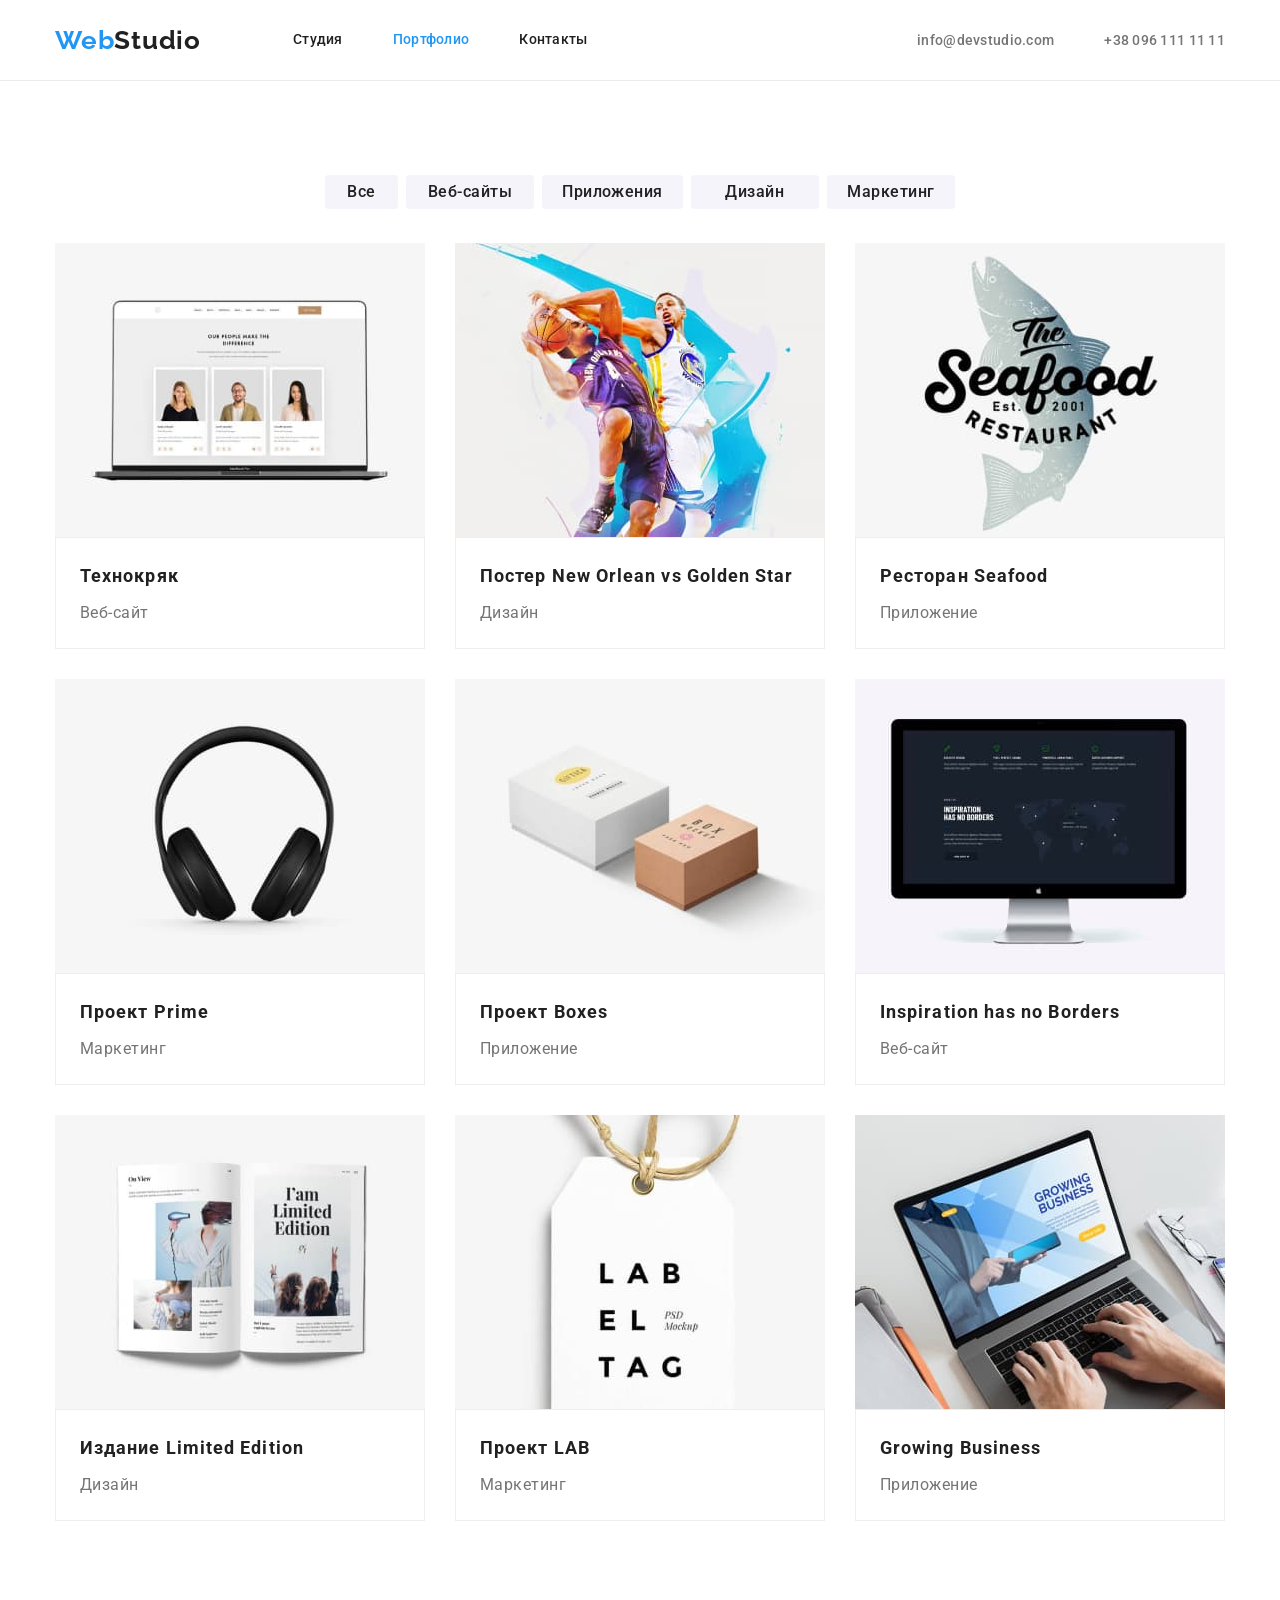
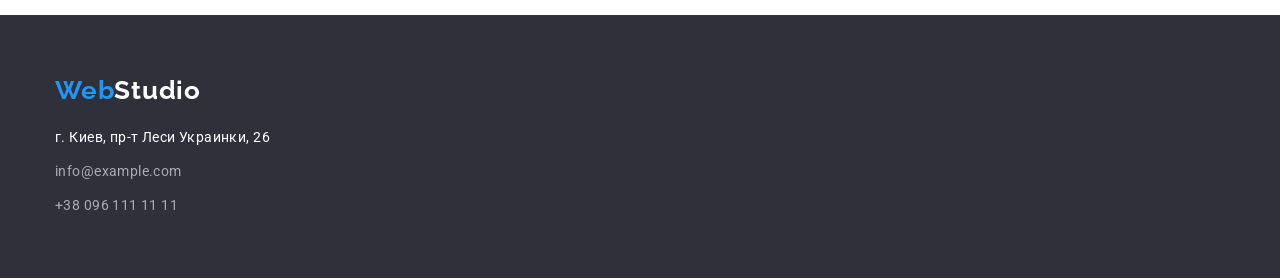
==== commit 4babc45b: "re-switch fonts, fixed buttons/margin on portfolio" ====
--- a/portfolio.html
+++ b/portfolio.html
@@ -15,7 +15,7 @@
     <link rel="preconnect" href="https://fonts.googleapis.com" />
     <link rel="preconnect" href="https://fonts.gstatic.com" crossorigin />
     <link
-      href="https://fonts.googleapis.com/css2?family=IBM+Plex+Sans+Thai+Looped:wght@100&family=Raleway:wght@700&family=Roboto:wght@400;500;700&display=swap"
+      href="https://fonts.googleapis.com/css2?family=Raleway:wght@700&family=Roboto:wght@400;500;700;900&display=swap"
       rel="stylesheet"
     />
     <link rel="stylesheet" href="./css/styles.css" />
@@ -29,10 +29,12 @@
         <nav class="navigation">
           <ul class="nav-list list">
             <li class="nav-list-item">
-              <a class="nav-list-link current header-text link" href="./index.html">Студия</a>
+              <a class="nav-list-link header-text link" href="./index.html">Студия</a>
             </li>
             <li class="nav-list-item">
-              <a class="nav-list-link header-text link" href="./portfolio.html">Портфолио</a>
+              <a class="nav-list-link current header-text link" href="./portfolio.html"
+                >Портфолио</a
+              >
             </li>
             <li class="nav-list-item">
               <a class="nav-list-link header-text link" href="">Контакты</a>
--- a/css/styles.css
+++ b/css/styles.css
@@ -158,6 +158,7 @@
   margin-left: auto;
   margin-right: auto;
   margin-bottom: 30px;
+
   font-weight: 900;
   font-size: 44px;
   line-height: 1.36;
@@ -221,7 +222,7 @@
   display: flex;
 }
 .jobs-list-item {
-  flex-basis: calc(100% / 3 - 60px);
+  flex-basis: calc(100% / 3);
 }
 .jobs-list-item:not(:nth-child(3n + 1)) {
   margin-left: var(--card-set-gap);
@@ -260,7 +261,6 @@
   color: var(--secondary-text-color-theme-dark);
 }
 .team-list-description {
-  margin-bottom: var(--card-set-gap);
   font-weight: 400;
   font-size: 16px;
   line-height: 1.19;
@@ -280,6 +280,11 @@
   display: inline-block;
   margin-bottom: 20px;
 
+  font-family: var(--secondary-font-family);
+  font-weight: 700;
+  font-size: 26px;
+  line-height: 1.19;
+  letter-spacing: 0.03em;
   color: var(--logo-main-color);
 }
 .address-list-item:not(:last-child) {
@@ -332,6 +337,8 @@
   letter-spacing: 0.03em;
   color: var(--secondary-text-color-theme-dark);
   background-color: var(--secondary-background-color-theme-light);
+
+  border: none;
   border-radius: 4px;
 }
 .filter-item-btn:hover,
@@ -370,8 +377,6 @@
   color: var(--secondary-text-color-theme-dark);
 }
 .samples-list-description {
-  margin-bottom: 20px;
-
   font-weight: 400;
   font-size: 16px;
   line-height: 1.88;
